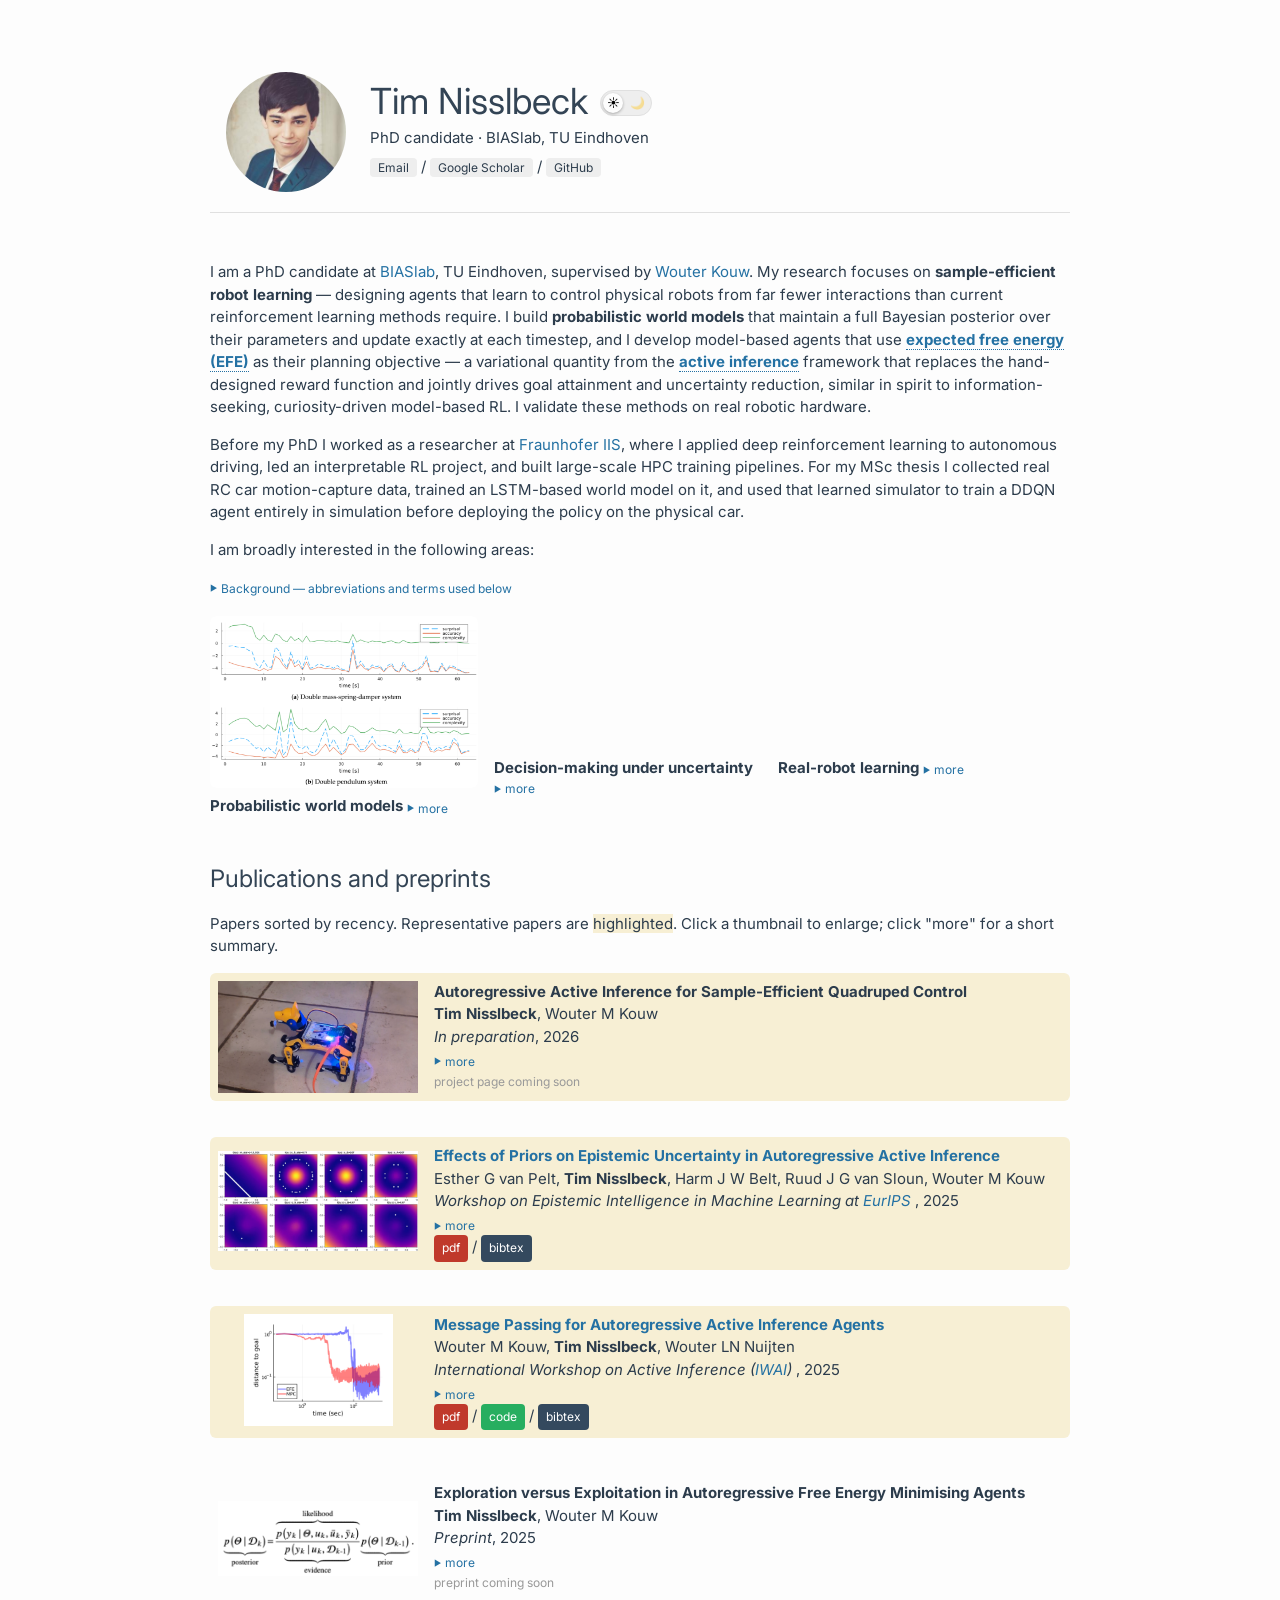
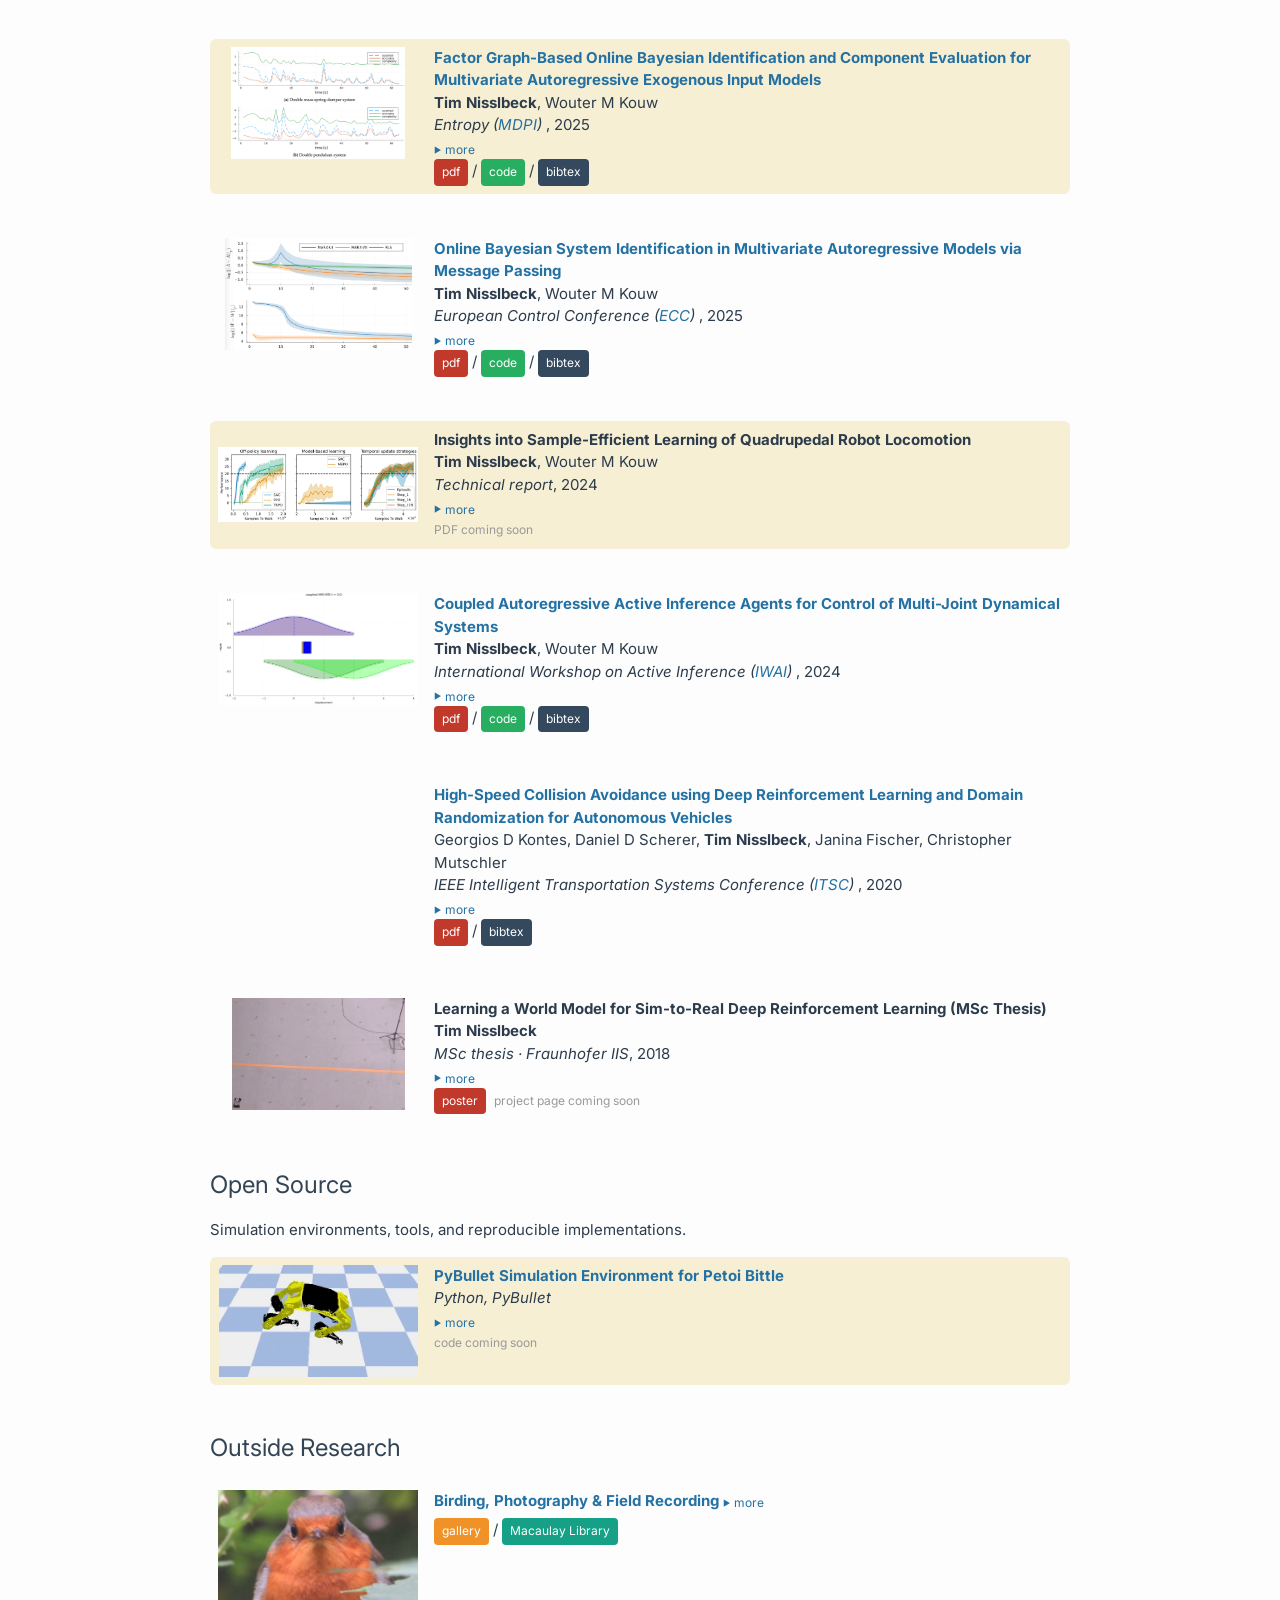
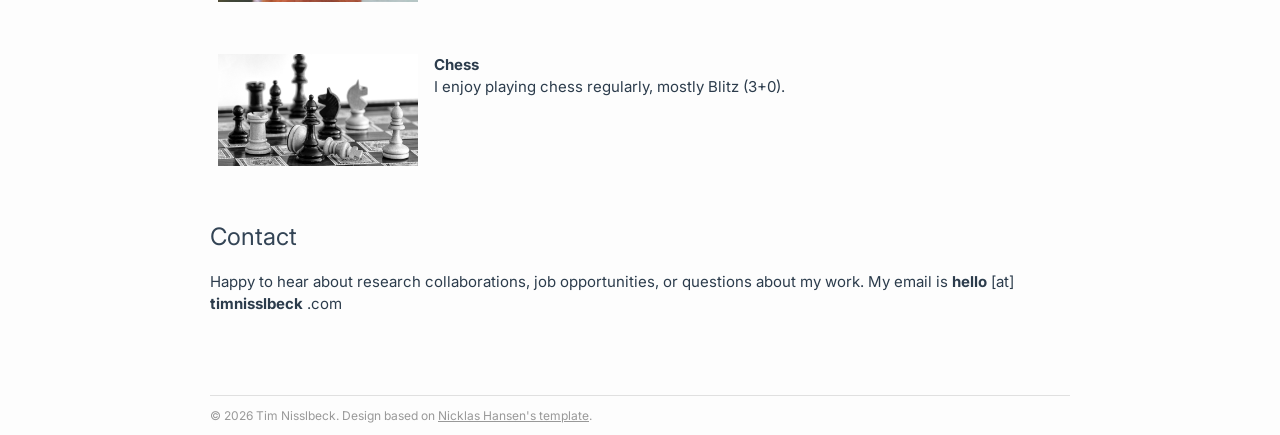
==== index.html @ 2554e275 "init" ====
<!DOCTYPE html>
<html lang="en">
<head>
<meta charset="UTF-8">
<meta name="viewport" content="width=device-width, initial-scale=1.0">
<meta name="author" content="Tim Nisslbeck">
<meta property="og:title" content="Tim Nisslbeck">
<meta property="og:description" content="PhD candidate · Sample-Efficient Robot Learning · Probabilistic World Models · Active Inference">
<meta property="og:image" content="https://www.timnisslbeck.com/files/me.jpg">
<meta property="og:url" content="https://www.timnisslbeck.com/">
<meta name="twitter:card" content="summary_large_image">
<meta name="twitter:title" content="Tim Nisslbeck">
<meta name="twitter:description" content="PhD candidate · Sample-Efficient Robot Learning · Probabilistic World Models · Active Inference">
<meta name="twitter:image" content="https://www.timnisslbeck.com/files/me.jpg">
<title>Tim Nisslbeck</title>

<link rel="icon" type="image/png" sizes="32x32" href="favicon.png">
<link rel="apple-touch-icon" sizes="180x180" href="apple-touch-icon.png">
<link rel="icon" type="image/svg+xml" href="data:image/svg+xml,%3Csvg xmlns='http://www.w3.org/2000/svg' viewBox='0 0 32 32'%3E%3Ccircle cx='16' cy='16' r='15' fill='%2316213e'/%3E%3Crect x='7' y='9' width='18' height='15' rx='3' fill='%23f09228'/%3E%3Ccircle cx='12' cy='15' r='2.5' fill='white'/%3E%3Ccircle cx='20' cy='15' r='2.5' fill='white'/%3E%3Ccircle cx='12' cy='15' r='1' fill='%2316213e'/%3E%3Ccircle cx='20' cy='15' r='1' fill='%2316213e'/%3E%3Crect x='10' y='20' width='3' height='2' rx='.5' fill='%2316213e'/%3E%3Crect x='14.5' y='20' width='3' height='2' rx='.5' fill='%2316213e'/%3E%3Crect x='19' y='20' width='3' height='2' rx='.5' fill='%2316213e'/%3E%3Crect x='15' y='5' width='2' height='5' rx='1' fill='%23f09228'/%3E%3Ccircle cx='16' cy='4.5' r='2' fill='%23f09228'/%3E%3C/svg%3E">

<link rel="preconnect" href="https://fonts.googleapis.com">
<link rel="preconnect" href="https://fonts.gstatic.com" crossorigin>
<link rel="stylesheet" href="https://fonts.googleapis.com/css2?family=Inter:wght@400;700&display=swap">
<link rel="stylesheet" href="style.css?v=2.5">

<script>
(function () {
  var stored = localStorage.getItem("theme");
  var prefer = window.matchMedia("(prefers-color-scheme: dark)").matches ? "dark" : "light";
  document.documentElement.setAttribute("data-theme", stored || prefer);
})();
</script>

<script>
document.addEventListener("DOMContentLoaded", function () {

  var header = document.querySelector(".header");
  var nav    = document.getElementById("sticky-nav");
  var obs = new IntersectionObserver(function (entries) {
    nav.classList.toggle("visible", !entries[0].isIntersecting);
  }, { threshold: 0 });
  obs.observe(header);

  document.querySelectorAll(".stars[data-repo]").forEach(function (el) {
    fetch("https://api.github.com/repos/" + el.dataset.repo)
      .then(function (r) { return r.json(); })
      .then(function (d) {
        if (d.stargazers_count) {
          var svg = el.querySelector(".gh-icon");
          el.textContent = " \u2605 " + d.stargazers_count.toLocaleString();
          if (svg) el.prepend(svg);
        }
      })
      .catch(function () {});
  });

  function getTheme() { return document.documentElement.getAttribute("data-theme"); }
  function syncToggles() {
    var isDark = getTheme() === "dark";
    document.querySelectorAll(".theme-toggle").forEach(function (b) {
      b.classList.toggle("is-dark", isDark);
      b.setAttribute("aria-checked", isDark ? "true" : "false");
    });
  }
  function setTheme(t) {
    document.documentElement.setAttribute("data-theme", t);
    localStorage.setItem("theme", t);
    syncToggles();
  }
  syncToggles();
  document.querySelectorAll(".theme-toggle").forEach(function (b) {
    b.addEventListener("click", function () {
      setTheme(getTheme() === "dark" ? "light" : "dark");
    });
  });

  document.querySelectorAll(".desc-toggle").forEach(function (btn) {
    btn.addEventListener("click", function () {
      var desc = document.getElementById(btn.getAttribute("aria-controls"));
      var open = desc.classList.toggle("open");
      btn.setAttribute("aria-expanded", open ? "true" : "false");
      var label = btn.querySelector(".desc-toggle-label");
      if (label && (label.textContent === "more" || label.textContent === "less")) {
        label.textContent = open ? "less" : "more";
      }
    });
  });

  function openBackground() {
    var box = document.getElementById("background");
    if (!box) return;
    var desc = document.getElementById("desc-terms");
    var btn  = box.querySelector(".desc-toggle");
    if (desc && !desc.classList.contains("open")) {
      desc.classList.add("open");
      if (btn) btn.setAttribute("aria-expanded", "true");
    }
    box.scrollIntoView({ behavior: "smooth", block: "start" });
  }
  document.querySelectorAll('a[href="#background"]').forEach(function (a) {
    a.addEventListener("click", function (e) {
      e.preventDefault();
      openBackground();
    });
  });

  var triggers = Array.from(document.querySelectorAll(".lb-trigger, .interest-media"));
  var lb       = document.getElementById("lb");
  var lbImg    = document.getElementById("lb-img");
  var lbVid    = document.getElementById("lb-vid");
  var lbCap    = document.getElementById("lb-cap");
  var cur      = 0;

  function isVideo(src) { return /\.(mp4|webm|ogg)(\?.*)?$/i.test(src); }

  function openLB(idx) {
    cur = idx;
    var el  = triggers[idx];
    var src = el.dataset.src;
    var cap = el.dataset.caption || "";
    lbImg.style.display = "none";
    lbVid.style.display = "none";
    lbImg.src = "";
    lbVid.src = "";
    if (isVideo(src)) {
      lbVid.src = src; lbVid.style.display = "block"; lbVid.load();
    } else {
      lbImg.src = src; lbImg.style.display = "block";
    }
    lbCap.textContent = cap;
    lb.classList.add("open");
    document.body.style.overflow = "hidden";
  }

  function closeLB() {
    lb.classList.remove("open");
    document.body.style.overflow = "";
    lbVid.pause(); lbVid.src = ""; lbImg.src = "";
  }

  function stepLB(dir) { openLB((cur + dir + triggers.length) % triggers.length); }

  triggers.forEach(function (el, i) {
    el.addEventListener("click", function (e) { e.preventDefault(); e.stopPropagation(); openLB(i); });
  });

  document.getElementById("lb-close").addEventListener("click", closeLB);
  document.getElementById("lb-prev").addEventListener("click", function (e) { e.stopPropagation(); stepLB(-1); });
  document.getElementById("lb-next").addEventListener("click", function (e) { e.stopPropagation(); stepLB(1); });
  lb.addEventListener("click", function (e) { if (e.target === lb) closeLB(); });
  document.addEventListener("keydown", function (e) {
    if (!lb.classList.contains("open")) return;
    if (e.key === "Escape") closeLB();
    if (e.key === "ArrowLeft") stepLB(-1);
    if (e.key === "ArrowRight") stepLB(1);
  });
});

function scrollToContact() {
  document.getElementById("contact").scrollIntoView({ behavior: "smooth", block: "start" });
}
</script>
<script async src="https://plausible.io/js/pa-_osdAkeHJ-YnKzSdgkJEX.js"></script>
<script>
  window.plausible=window.plausible||function(){(plausible.q=plausible.q||[]).push(arguments)},plausible.init=plausible.init||function(i){plausible.o=i||{}};
  plausible.init()
</script>
</head>
<body>

<div class="lightbox" id="lb" role="dialog" aria-modal="true" aria-label="Media lightbox">
  <button class="lightbox-close" id="lb-close" aria-label="Close">&times;</button>
  <button class="lightbox-prev" id="lb-prev" aria-label="Previous">&#8249;</button>
  <button class="lightbox-next" id="lb-next" aria-label="Next">&#8250;</button>
  <div class="lightbox-inner" id="lb-inner">
    <img id="lb-img" src="" alt="" style="display:none;">
    <video id="lb-vid" src="" controls autoplay loop muted playsinline style="display:none;"></video>
    <div class="lightbox-caption" id="lb-cap"></div>
  </div>
</div>

<nav class="sticky-nav noselect" id="sticky-nav">
  <div class="sticky-nav-content">
    <a class="sticky-nav-name bold" href="javascript:void(0);"
       onclick="window.scrollTo({top:0,behavior:'smooth'})">Tim Nisslbeck</a>
    <div class="sticky-nav-links">
      <a href="javascript:void(0);" onclick="scrollToContact()">Email</a>
      <a href="https://scholar.google.com/citations?user=vwe1TwoAAAAJ&hl=en">Scholar</a>
      <a href="https://github.com/abpolym">GitHub</a>
      <button class="theme-toggle" role="switch" aria-checked="false" aria-label="Toggle dark/light mode">
        <span class="theme-toggle-track">
          <span class="theme-toggle-icon theme-toggle-sun">☀</span>
          <span class="theme-toggle-icon theme-toggle-moon">🌙</span>
          <span class="theme-toggle-knob"></span>
        </span>
      </button>
    </div>
  </div>
</nav>

<div class="header noselect">
  <div class="header-div content row">
    <div class="header-profile-picture" style="background-image: url(files/me.jpg);"></div>
    <div class="header-text">
      <div class="header-name">
        <h1>Tim Nisslbeck</h1>
        <button class="theme-toggle theme-toggle-header" role="switch" aria-checked="false" aria-label="Toggle dark/light mode">
          <span class="theme-toggle-track">
            <span class="theme-toggle-icon theme-toggle-sun">☀</span>
            <span class="theme-toggle-icon theme-toggle-moon">🌙</span>
            <span class="theme-toggle-knob"></span>
          </span>
        </button>
      </div>
      <div class="header-subtitle">
        PhD candidate · BIASlab, TU Eindhoven
      </div>
      <div class="header-links">
        <span class="header-links-row">
          <a class="btn" href="javascript:void(0);" onclick="scrollToContact()">Email</a> /
          <a class="btn" href="https://scholar.google.com/citations?user=vwe1TwoAAAAJ&hl=en">Google Scholar</a> /
          <a class="btn" href="https://github.com/abpolym">GitHub</a>
        </span>
      </div>
    </div>
  </div>
</div>

<div class="content" style="padding-bottom: 64px;">

  <div>
    <p>
      I am a PhD candidate at <a href="https://biaslab.org">BIASlab</a>,
      TU Eindhoven, supervised by
      <a href="https://wmkouw.github.io">Wouter Kouw</a>.
      My research focuses on <span class="bold">sample-efficient robot learning</span>
      — designing agents that learn to control physical robots from far fewer
      interactions than current reinforcement learning methods require.
      I build <span class="bold">probabilistic world models</span> that maintain a
      full Bayesian posterior over their parameters and update exactly at each
      timestep, and I develop model-based agents that use
      <a class="term-link" href="#background"><span class="bold">expected free energy (EFE)</span></a>
      as their planning objective — a variational quantity from the
      <a class="term-link" href="#background"><span class="bold">active inference</span></a>
      framework that replaces the hand-designed reward function and jointly
      drives goal attainment and uncertainty reduction, similar in spirit to
      information-seeking, curiosity-driven model-based RL. I validate these
      methods on real robotic hardware.
    </p>
    <p>
      Before my PhD I worked as a researcher at
      <a href="https://www.iis.fraunhofer.de">Fraunhofer IIS</a>,
      where I applied deep reinforcement learning to autonomous driving,
      led an interpretable RL project, and built large-scale HPC training
      pipelines. For my MSc thesis I collected real RC car motion-capture
      data, trained an LSTM-based world model on it, and used that learned
      simulator to train a DDQN agent entirely in simulation before
      deploying the policy on the physical car.
    </p>
    <p>I am broadly interested in the following areas:</p>

    <div class="terminology interest" id="background">
      <button class="desc-toggle" aria-expanded="false" aria-controls="desc-terms">
        <span class="desc-toggle-label">Background — abbreviations and terms used below</span>
      </button>
      <div class="desc" id="desc-terms">
        <div class="terminology-body">
          <div class="term-entry">
            <div class="term-name">Active inference</div>
            <div class="term-def">A model-based framework for perception and action grounded in the Free Energy Principle. Agents simultaneously learn a world model via variational Bayesian inference and select actions by minimising a single variational objective — expected free energy — without a hand-designed reward function.</div>
          </div>
          <div class="term-entry">
            <div class="term-name">Expected free energy (EFE)</div>
            <div class="term-def">The planning objective used in active inference. It decomposes into a goal-seeking exploitation term (cross-entropy to a goal prior) and information-seeking exploration terms (a mutual-information term between predicted outputs and model parameters, plus an expected-ambiguity term). Analogous in spirit to information-seeking / curiosity-driven objectives in model-based RL.</div>
          </div>
          <div class="term-entry">
            <div class="term-name">MARX <span class="italic">(our work)</span></div>
            <div class="term-def">Multivariate AutoRegressive model with eXogenous inputs — a probabilistic autoregressive dynamics model we introduced, with a matrix normal-Wishart conjugate prior that admits exact recursive Bayesian updates and a closed-form Student-t posterior predictive distribution.</div>
          </div>
          <div class="term-entry">
            <div class="term-name">MARX-EFE / CARX-EFE <span class="italic">(our work)</span></div>
            <div class="term-def">Our agents that pair a MARX world model with EFE-based action selection. CARX-EFE couples scalar autoregressive models for multi-joint systems; MARX-EFE extends this to the full multivariate setting with multi-step receding-horizon planning.</div>
          </div>
        </div>
      </div>
    </div>

    <div class="interests">

      <div class="interest">
        <div class="interest-media"
             data-src="files/projects/2025/nisslbeck-marx-mdpi.png"
             data-caption="Probabilistic world models — factor graph for online Bayesian identification of a MARX dynamics model.">
          <img src="files/projects/2025/nisslbeck-marx-mdpi.png"
               alt="Factor graph for online Bayesian MARX identification"
               style="width:100%; display:block; border-radius:6px; pointer-events:none;">
        </div>
        <div class="interest-text">
          <span class="bold">Probabilistic world models</span>
          <button class="desc-toggle" aria-expanded="false" aria-controls="desc-wm">
            <span class="desc-toggle-label">more</span>
          </button>
          <div class="desc" id="desc-wm">
            <div class="desc-body">
              I design dynamics models that maintain a full Bayesian posterior
              over their parameters and update exactly at each timestep, giving
              calibrated uncertainty estimates without gradient descent or
              replay buffers. This uncertainty is what makes the downstream
              agent able to reason about what it does and does not yet know.
              <div class="desc-keywords">
                <span class="italic">Online Bayesian system identification ·
                conjugate autoregressive models · factor graphs ·
                uncertainty quantification</span><br/>
                <a href="#nisslbeck2025factor">MARX (Entropy 2025)</a>
              </div>
            </div>
          </div>
        </div>
      </div>

      <div class="interest">
        <div class="interest-media"
             data-src="files/marxefe-uncertainty.mp4"
             data-caption="Decision-making under uncertainty — visualisation of the EFE objective decomposed into its goal-seeking and information-seeking components over control space, for varying prior parameter Ω.">
          <video playsinline autoplay loop preload="metadata" muted width="100%"
                 style="display:block; border-radius:6px; pointer-events:none;">
            <source src="files/marxefe-uncertainty.mp4" type="video/mp4"/>
          </video>
        </div>
        <div class="interest-text">
          <span class="bold">Decision-making under uncertainty</span>
          <button class="desc-toggle" aria-expanded="false" aria-controls="desc-dm">
            <span class="desc-toggle-label">more</span>
          </button>
          <div class="desc" id="desc-dm">
            <div class="desc-body">
              I develop model-based agents whose planning objective decomposes
              into a goal-seeking exploitation term and an information-seeking
              exploration term, with no hand-designed reward function. The
              balance between the two emerges automatically as the agent's
              model uncertainty evolves over time.
              <div class="desc-keywords">
                <span class="italic">Active inference · expected free energy ·
                model-based RL with information-seeking objectives ·
                exploration vs exploitation</span><br/>
                <a href="#nisslbeck2025marxefe">MARX-EFE (preprint)</a>,
                <a href="#kouw2025message">MP-MARX-EFE (IWAI 2025)</a>,
                <a href="#nisslbeck2024coupled">CARX-EFE (IWAI 2024)</a>
              </div>
            </div>
          </div>
        </div>
      </div>

      <div class="interest">
        <div class="interest-media"
             data-src="files/bittle-pybullet.mp4"
             data-caption="Real-robot learning — a Petoi Bittle quadruped learning to walk in the PyBullet simulation environment used to develop and test the MARX-EFE agent.">
          <video playsinline autoplay loop preload="metadata" muted width="100%"
                 style="display:block; border-radius:6px; pointer-events:none;">
            <source src="files/bittle-pybullet.mp4" type="video/mp4"/>
          </video>
        </div>
        <div class="interest-text">
          <span class="bold">Real-robot learning</span>
          <button class="desc-toggle" aria-expanded="false" aria-controls="desc-rl">
            <span class="desc-toggle-label">more</span>
          </button>
          <div class="desc" id="desc-rl">
            <div class="desc-body">
              A key motivation for probabilistic world models is making
              sample-efficient learning tractable on physical hardware. I
              deploy learned controllers directly on real robots — without
              simulation pre-training — to validate that sample efficiency
              gains hold outside the simulator.
              <div class="desc-keywords">
                <span class="italic">Sample efficiency on physical hardware ·
                sim-to-real transfer · quadruped locomotion ·
                learning from scratch without demonstrations</span><br/>
                <a href="#2026-nisslbeck-bittle">Bittle quadruped</a>,
                <a href="#rccar">RC car MSc thesis</a>
              </div>
            </div>
          </div>
        </div>
      </div>

    </div>
  </div>

  <div>
    <h2 class="noselect">Publications and preprints</h2>
    <p>Papers sorted by recency.
       Representative papers are <span style="background-color: var(--bg-card)">highlighted</span>.
       Click a thumbnail to enlarge; click "more" for a short summary.</p>

    <div class="highlight publication row" id="2026-nisslbeck-bittle">
      <div class="row-media">
        <a class="lb-trigger"
           data-src="files/projects/2026/nisslbeck-bittle.png"
           data-caption="Autoregressive Active Inference for Sample-Efficient Quadruped Control (in preparation)."
           style="background-image: url(files/projects/2026/nisslbeck-bittle.png);"></a>
      </div>
      <div class="row-text">
        <span class="publication-title bold">
          Autoregressive Active Inference for Sample-Efficient Quadruped Control
        </span><br/>
        <span class="bold">Tim Nisslbeck</span>, Wouter M Kouw<br/>
        <span class="italic">In preparation</span>, 2026<br/>
        <button class="desc-toggle" aria-expanded="false" aria-controls="desc-bittle">
          <span class="desc-toggle-label">more</span>
        </button>
        <div class="desc" id="desc-bittle">
          <div class="desc-body">
            We deploy a model-based robot learning agent directly on a real Petoi
            Bittle quadruped for obstacle avoidance — using only onboard IMU and
            infrared sensors, no simulation, no pre-training. The agent maintains
            a <a class="term-link" href="#background">MARX</a> world model that
            updates via exact Bayesian inference at each timestep and selects
            actions by minimising
            <a class="term-link" href="#background">expected free energy (EFE)</a>,
            a variational objective that automatically balances goal attainment
            with active exploration. We compare against the model-based RL baseline
            PILCO and evaluate sample efficiency.
          </div>
        </div>
        <div class="coming-soon">project page coming soon</div>
      </div>
    </div>

    <div class="highlight publication row" id="2025-vanpelt-marxefe-params">
      <div class="row-media">
        <a class="lb-trigger"
           data-src="files/projects/2025/vanpelt-marxefe-params.avif"
           data-caption="Effects of Priors on Epistemic Uncertainty in Autoregressive Active Inference — EurIPS EIML Workshop 2025."
           style="background-image: url(files/projects/2025/vanpelt-marxefe-params.avif);"></a>
      </div>
      <div class="row-text">
        <a class="publication-title bold" href="https://pure.tue.nl/ws/portalfiles/portal/386544975/2025_EIML.pdf">
          Effects of Priors on Epistemic Uncertainty in Autoregressive Active Inference
        </a><br/>
        Esther G van Pelt, <span class="bold">Tim Nisslbeck</span>, Harm J W Belt, Ruud J G van Sloun, Wouter M Kouw<br/>
        <span class="italic">
          Workshop on Epistemic Intelligence in Machine Learning at
          <a href="https://eurips.cc/workshops/">EurIPS</a>
        </span>, 2025<br/>
        <button class="desc-toggle" aria-expanded="false" aria-controls="desc-vanpelt">
          <span class="desc-toggle-label">more</span>
        </button>
        <div class="desc" id="desc-vanpelt">
          <div class="desc-body">
            We study how prior hyperparameter choices shape the
            <a class="term-link" href="#background">EFE</a> objective of
            the <a class="term-link" href="#background">MARX-EFE</a> agent.
            Visualising the objective decomposed into its
            goal-seeking and information-seeking components over control space
            shows that, for example, increasing the prior scale matrix Ω shifts
            the balance within the information-seeking term from the
            mutual-information component towards the expected-ambiguity component,
            while the goal-seeking prior parameters S<sub>*</sub> and
            m<sub>*</sub> steer the direction and sharpness of goal attainment.
            The free energy-minimising agent reaches the goal prior sooner than a
            standard model-predictive controller.
          </div>
        </div>
        <a class="btn btn-red" href="https://pure.tue.nl/ws/portalfiles/portal/386544975/2025_EIML.pdf">pdf</a> /
        <a class="btn btn-dark" href="bibtex/van2025effects.txt">bibtex</a>
      </div>
    </div>

    <div class="highlight publication row" id="kouw2025message">
      <div class="row-media">
        <a class="lb-trigger"
           data-src="files/projects/2025/kouw-marxefe-mp.png"
           data-caption="Message Passing for Autoregressive Active Inference Agents — IWAI 2025."
           style="background-image: url(files/projects/2025/kouw-marxefe-mp.png);"></a>
      </div>
      <div class="row-text">
        <a class="publication-title bold" href="https://arxiv.org/abs/2509.25482">
          Message Passing for Autoregressive Active Inference Agents
        </a><br/>
        Wouter M Kouw, <span class="bold">Tim Nisslbeck</span>, Wouter LN Nuijten<br/>
        <span class="italic">
          International Workshop on Active Inference
          (<a href="https://iwaiworkshop.github.io">IWAI</a>)
        </span>, 2025<br/>
        <button class="desc-toggle" aria-expanded="false" aria-controls="desc-kouwmp">
          <span class="desc-toggle-label">more</span>
        </button>
        <div class="desc" id="desc-kouwmp">
          <div class="desc-body">
            Reformulates the <a class="term-link" href="#background">MARX-EFE</a>
            agent — Bayesian world model updates and multi-step EFE planning —
            as message passing on a Forney-style factor graph, enabling a modular,
            distributed implementation. This connects active inference to the
            broader probabilistic graphical model literature and is validated on
            a robot navigation task.
          </div>
        </div>
        <a class="btn btn-red" href="https://arxiv.org/pdf/2509.25482">pdf</a> /
        <a class="btn btn-green" href="https://github.com/biaslab/IWAI2025-MARXEFE-MP">code</a> /
        <a class="btn btn-dark" href="bibtex/kouw2025message.txt">bibtex</a>
      </div>
    </div>

    <div class="publication row" id="nisslbeck2025marxefe">
      <div class="row-media">
        <a class="lb-trigger"
           data-src="files/projects/2025/nisslbeck-marxefe.png"
           data-caption="Exploration versus Exploitation in Autoregressive Free Energy Minimising Agents — Preprint 2025."
           style="background-image: url(files/projects/2025/nisslbeck-marxefe.png);"></a>
      </div>
      <div class="row-text">
        <span class="publication-title bold">
          Exploration versus Exploitation in Autoregressive Free Energy Minimising Agents
        </span><br/>
        <span class="bold">Tim Nisslbeck</span>, Wouter M Kouw<br/>
        <span class="italic">Preprint</span>, 2025<br/>
        <button class="desc-toggle" aria-expanded="false" aria-controls="desc-marxefe">
          <span class="desc-toggle-label">more</span>
        </button>
        <div class="desc" id="desc-marxefe">
          <div class="desc-body">
            Full derivation of the <a class="term-link" href="#background">MARX-EFE</a>
            agent from first principles. The MARX world model admits exact
            recursive Bayesian updates and a closed-form posterior predictive
            distribution. The planning objective —
            <a class="term-link" href="#background">expected free energy</a> —
            decomposes analytically into a goal-seeking exploitation term and
            information-seeking exploration terms, with no reward engineering
            required.
          </div>
        </div>
        <div class="coming-soon">preprint coming soon</div>
      </div>
    </div>

    <div class="highlight publication row" id="nisslbeck2025factor">
      <div class="row-media">
        <a class="lb-trigger"
           data-src="files/projects/2025/nisslbeck-marx-mdpi.png"
           data-caption="Factor Graph-Based Online Bayesian Identification for MARX Models — Entropy (MDPI) 2025."
           style="background-image: url(files/projects/2025/nisslbeck-marx-mdpi.png);"></a>
      </div>
      <div class="row-text">
        <a class="publication-title bold"
           href="https://www.mdpi.com/1099-4300/27/7/679">
          Factor Graph-Based Online Bayesian Identification and Component Evaluation
          for Multivariate Autoregressive Exogenous Input Models
        </a><br/>
        <span class="bold">Tim Nisslbeck</span>, Wouter M Kouw<br/>
        <span class="italic">
          Entropy (<a href="https://www.mdpi.com/journal/entropy">MDPI</a>)
        </span>, 2025<br/>
        <button class="desc-toggle" aria-expanded="false" aria-controls="desc-factor">
          <span class="desc-toggle-label">more</span>
        </button>
        <div class="desc" id="desc-factor">
          <div class="desc-body">
            Introduces the MARX estimator — a probabilistic autoregressive dynamics
            model with exact online Bayesian updates — cast as message passing on a
            factor graph. A novel decomposition of model surprisal into accuracy and
            complexity terms enables interpretable model selection. Validated on
            simulated autoregressive systems and a double mass-spring-damper.
          </div>
        </div>
        <a class="btn btn-red" href="https://www.mdpi.com/1099-4300/27/7/679/pdf">pdf</a> /
        <a class="btn btn-green" href="https://github.com/biaslab/MDPI2025-MARX">code</a> /
        <a class="btn btn-dark" href="bibtex/nisslbeck2025factor.txt">bibtex</a>
      </div>
    </div>

    <div class="publication row" id="nisslbeck2025online">
      <div class="row-media">
        <a class="lb-trigger"
           data-src="files/projects/2025/nisslbeck-marx-ecc.png"
           data-caption="Online Bayesian System Identification in Multivariate Autoregressive Models via Message Passing — ECC 2025."
           style="background-image: url(files/projects/2025/nisslbeck-marx-ecc.png);"></a>
      </div>
      <div class="row-text">
        <a class="publication-title bold" href="https://arxiv.org/abs/2506.02710">
          Online Bayesian System Identification in Multivariate Autoregressive Models
          via Message Passing
        </a><br/>
        <span class="bold">Tim Nisslbeck</span>, Wouter M Kouw<br/>
        <span class="italic">
          European Control Conference
          (<a href="https://ecc25.euca-ecc.org">ECC</a>)
        </span>, 2025<br/>
        <button class="desc-toggle" aria-expanded="false" aria-controls="desc-ecc">
          <span class="desc-toggle-label">more</span>
        </button>
        <div class="desc" id="desc-ecc">
          <div class="desc-body">
            Proposes a recursive Bayesian estimation procedure for multivariate
            autoregressive dynamics models with exogenous inputs, formulated as
            message passing on a factor graph. Produces full posterior
            distributions over model parameters and noise precision, with
            competitive performance on a double mass-spring-damper benchmark.
          </div>
        </div>
        <a class="btn btn-red" href="https://arxiv.org/pdf/2506.02710">pdf</a> /
        <a class="btn btn-green" href="https://github.com/biaslab/ECC2025-MARXEFE">code</a> /
        <a class="btn btn-dark" href="bibtex/nisslbeck2025online.txt">bibtex</a>
      </div>
    </div>

    <div class="highlight publication row" id="nisslbeck2024locomotion">
      <div class="row-media">
        <a class="lb-trigger"
           data-src="files/projects/2024/nisslbeck-sample-efficient-locomotion.png"
           data-caption="Insights into Sample-Efficient Learning of Quadrupedal Robot Locomotion — Technical Report 2024."
           style="background-image: url(files/projects/2024/nisslbeck-sample-efficient-locomotion.png);"></a>
      </div>
      <div class="row-text">
        <span class="publication-title bold">
          Insights into Sample-Efficient Learning of Quadrupedal Robot Locomotion
        </span><br/>
        <span class="bold">Tim Nisslbeck</span>, Wouter M Kouw<br/>
        <span class="italic">Technical report</span>, 2024<br/>
        <button class="desc-toggle" aria-expanded="false" aria-controls="desc-loco">
          <span class="desc-toggle-label">more</span>
        </button>
        <div class="desc" id="desc-loco">
          <div class="desc-body">
            Reviews and empirically validates sample-efficiency principles for
            RL-based quadruped locomotion — reward, action, and observation space
            design; off-policy learning; model-based methods; and temporal update
            strategies — using a simulated Petoi Bittle platform under controlled
            conditions.
          </div>
        </div>
        <div class="coming-soon">PDF coming soon</div>
      </div>
    </div>

    <div class="publication row" id="nisslbeck2024coupled">
      <div class="row-media">
        <a class="lb-trigger"
           data-src="files/projects/2024/nisslbeck-carxefe.avif"
           data-caption="Coupled Autoregressive Active Inference Agents for Control of Multi-Joint Dynamical Systems — IWAI 2024."
           style="background-image: url(files/projects/2024/nisslbeck-carxefe.avif);"></a>
      </div>
      <div class="row-text">
        <a class="publication-title bold"
           href="https://biaslab.org/publication/coupled-autoregressive-aif-multijoint-dynamical-system/">
          Coupled Autoregressive Active Inference Agents for Control of Multi-Joint
          Dynamical Systems
        </a><br/>
        <span class="bold">Tim Nisslbeck</span>, Wouter M Kouw<br/>
        <span class="italic">
          International Workshop on Active Inference
          (<a href="https://iwaiworkshop.github.io">IWAI</a>)
        </span>, 2024<br/>
        <button class="desc-toggle" aria-expanded="false" aria-controls="desc-carxefe">
          <span class="desc-toggle-label">more</span>
        </button>
        <div class="desc" id="desc-carxefe">
          <div class="desc-body">
            Introduces <a class="term-link" href="#background">CARX-EFE</a>
            (Coupled AutoRegressive models with eXogenous inputs, controlled via
            Expected Free Energy) — multiple scalar active inference agents that
            share observation histories to jointly control multi-input
            multi-output dynamical systems. On a double mass-spring-damper,
            coupled agents achieve lower prediction error and better goal
            alignment than independent per-joint agents.
          </div>
        </div>
        <a class="btn btn-red" href="https://biaslab.org/pdf/iwai2024/2024_iwai_nisslbeck_carxefe.pdf">pdf</a> /
        <a class="btn btn-green" href="https://github.com/biaslab/IWAI2024-CARXEFE">code</a> /
        <a class="btn btn-dark" href="bibtex/nisslbeck2024coupled.txt">bibtex</a>
      </div>
    </div>

    <div class="publication row" id="kontes2020high">
      <div class="row-media">
        <a class="lb-trigger"
           data-src="files/projects/2020/kontes-av-deeprl.avif"
           data-caption="High-Speed Collision Avoidance using Deep RL and Domain Randomization for Autonomous Vehicles — ITSC 2020."
           style="background-image: url(files/projects/2020/kontes-av-deeprl.avif);"></a>
      </div>
      <div class="row-text">
        <a class="publication-title bold"
           href="https://ieeexplore.ieee.org/abstract/document/9294396">
          High-Speed Collision Avoidance using Deep Reinforcement Learning
          and Domain Randomization for Autonomous Vehicles
        </a><br/>
        Georgios D Kontes, Daniel D Scherer, <span class="bold">Tim Nisslbeck</span>,
        Janina Fischer, Christopher Mutschler<br/>
        <span class="italic">
          IEEE Intelligent Transportation Systems Conference
          (<a href="https://ieee-itsc.org">ITSC</a>)
        </span>, 2020<br/>
        <button class="desc-toggle" aria-expanded="false" aria-controls="desc-kontes">
          <span class="desc-toggle-label">more</span>
        </button>
        <div class="desc" id="desc-kontes">
          <div class="desc-body">
            A co-authored study from my time at Fraunhofer IIS. A TD3 (Twin
            Delayed DDPG) deep RL agent is trained in a high-fidelity simulator
            to take over steering, acceleration, and braking and avoid a
            stationary obstacle in a high-speed collision-avoidance scenario.
            Domain randomisation over vehicle speed and obstacle distance is used
            to support sim-to-real transfer: the randomised policy generalises
            substantially better across unseen speed and distance configurations
            than policies trained on a single fixed version of the task.
          </div>
        </div>
        <a class="btn btn-red" href="https://ieeexplore.ieee.org/abstract/document/9294396">pdf</a> /
        <a class="btn btn-dark" href="bibtex/kontes2020high.txt">bibtex</a>
      </div>
    </div>

    <div class="publication row" id="rccar">
      <div class="row-media">
        <a class="lb-trigger"
           data-src="files/projects/2018/master-thesis-slalom.avif"
           data-caption="MSc thesis (2018): a DDQN agent trained entirely inside a learned LSTM world model transfers to a real RC car and successfully performs slalom manoeuvres."
           style="background-image: url(files/projects/2018/master-thesis-slalom.avif);"></a>
      </div>
      <div class="row-text">
        <span class="publication-title bold">
          Learning a World Model for Sim-to-Real Deep Reinforcement Learning (MSc Thesis)
        </span><br/>
        <span class="bold">Tim Nisslbeck</span><br/>
        <span class="italic">MSc thesis · Fraunhofer IIS</span>, 2018<br/>
        <button class="desc-toggle" aria-expanded="false" aria-controls="desc-rccar">
          <span class="desc-toggle-label">more</span>
        </button>
        <div class="desc" id="desc-rccar">
          <div class="desc-body">
            Real RC car motion-capture data was collected using an ART motion
            capture system and fused with onboard IMU readings. An LSTM-based world
            model was trained on this data to approximate the vehicle's
            state-transition dynamics. A DDQN agent was then trained entirely inside
            the learned simulator — without any interaction with the physical car —
            and the resulting policy was successfully deployed on the real Tamiya
            TT-02 RC car, performing slalom, figure-eight, and lane-following
            manoeuvres.
          </div>
        </div>
        <a class="btn btn-red" href="https://www.iis.fraunhofer.de/content/dam/iis/de/doc/lv/dataanalytics/Poster/Poster_ReinforcementLearningSIM2REAL.pdf">poster</a>
        &nbsp;<span class="coming-soon">project page coming soon</span>
      </div>
    </div>

  </div>

  <div>
    <h2 class="noselect">Open Source</h2>
    <p>Simulation environments, tools, and reproducible implementations.</p>

    <div class="highlight publication row" id="bittle-pybullet">
      <div class="row-media">
        <a class="lb-trigger"
           data-src="files/bittle-pybullet.avif"
           data-caption="PyBullet physics simulation of the Petoi Bittle quadruped — URDF model, IMU and infrared sensor emulation, and a Gym-compatible step interface."
           style="background-image: url(files/bittle-pybullet.avif);"></a>
      </div>
      <div class="row-text">
        <a class="bold publication-title"
           href="https://github.com/abpolym/bittle-pybullet">
          PyBullet Simulation Environment for Petoi Bittle
        </a><br/>
        <span class="italic">Python, PyBullet</span><br/>
        <button class="desc-toggle" aria-expanded="false" aria-controls="desc-pybullet">
          <span class="desc-toggle-label">more</span>
        </button>
        <div class="desc" id="desc-pybullet">
          <div class="desc-body">
            A complete PyBullet physics simulation of the Petoi Bittle quadruped,
            built from scratch to support active inference and RL experiments.
            Includes URDF model, IMU and infrared sensor emulation, and a
            Gym-compatible step interface.
          </div>
        </div>
        <div class="coming-soon">code coming soon</div>
      </div>
    </div>

    <!--
    <div class="publication row" id="mitcheetah">
      <div class="row-media">
        <a class="lb-trigger"
           data-src="files/cheetah-gym.png"
           data-caption="OpenAI Gym interface for the MIT Mini Cheetah simulator."
           style="background-image: url(files/cheetah-gym.png);"></a>
      </div>
      <div class="row-text">
        <a class="bold publication-title"
           href="https://github.com/abpolym/mit-cheetah-gym">
          OpenAI Gym Interface for MIT Mini Cheetah
        </a><br/>
        <span class="italic">Python, C++</span><br/>
        <a class="btn btn-green" href="https://github.com/abpolym/mit-cheetah-gym">code</a>
      </div>
    </div>
    -->

  </div>

  <h2 class="noselect">Outside Research</h2>

  <div class="publication row">
    <div class="row-media">
      <a class="lb-trigger"
         data-src="files/birding.png"
         data-caption="Bird photography and field recordings contributed to eBird and the Macaulay Library — Netherlands and Germany."
         style="background-image: url(files/birding.png); background-size: cover;"></a>
    </div>
    <div class="row-text">
      <a class="bold publication-title" href="files/birding.html">
        Birding, Photography &amp; Field Recording
      </a>
      <button class="desc-toggle" aria-expanded="false" aria-controls="desc-birding">
        <span class="desc-toggle-label">more</span>
      </button>
      <div class="desc" id="desc-birding">
        <div class="desc-body">
          I regularly go birding in the Netherlands and Germany and contribute
          observations to eBird and photographs and audio recordings to the
          Macaulay Library.
        </div>
      </div>
      <div style="margin-top:6px;">
        <a class="btn btn-orange" href="files/birding.html">gallery</a> /
        <a class="btn btn-teal" href="https://search.macaulaylibrary.org/catalog?userId=USER5909431&sort=rating_rank_desc">Macaulay Library</a>
      </div>
    </div>
  </div>

  <div class="publication row">
    <div class="row-media">
      <a class="lb-trigger"
         data-src="files/chess.jpg"
         data-caption="Chess — mostly Blitz (3+0)."
         style="background-image: url(files/chess.jpg); background-size: cover;"></a>
    </div>
    <div class="row-text">
      <span class="bold">Chess</span><br/>
      I enjoy playing chess regularly, mostly Blitz (3+0).
    </div>
  </div>

  <div id="contact" class="noselect">
    <h2>Contact</h2>
    <p>
      Happy to hear about research collaborations, job opportunities, or
      questions about my work. My email is
      <span class="bold">hello</span> [at]
      <span class="bold">timnisslbeck</span> .com
    </p>
  </div>

</div>

<div class="footer noselect">
  <div class="footer-content">
    &copy; 2026 Tim Nisslbeck.
    Design based on <a href="https://github.com/nicklashansen/nicklashansen.github.io">Nicklas Hansen's template</a>.
  </div>
</div>

</body>
</html>
---- style.css ----
/* ===================================================================== */
/* Theme tokens — light (default) and dark                               */
/* ===================================================================== */

:root {
    --bg:           #fdfdfd;
    --bg-nav:       rgba(253,253,253,0.88);
    --bg-card:      #f7efd4;
    --bg-card-h:    #f3e9c8;
    --bg-pub-h:     #f5f7f9;
    --border:       #e0e0e0;
    --text:         #2c3c4c;
    --text-dim:     #666;
    --text-faint:   #999;
    --heading:      #345;
    --link:         #2471a3;
    --link-h:       #f09228;
    --btn-bg:       #eee;
    --btn-bg-h:     #ddd;
    --btn-text:     #2c3c4c;
    --species-card: #fff;
    --species-bdr:  #e5e5e5;
    --stars-bg:     #f0f0f0;
    --stars-bdr:    #d0d7de;
}

[data-theme="dark"] {
    --bg:           #111827;
    --bg-nav:       rgba(17,24,39,0.90);
    --bg-card:      #1e2d1a;
    --bg-card-h:    #253520;
    --bg-pub-h:     #1a2030;
    --border:       #2d3748;
    --text:         #d1d5db;
    --text-dim:     #9ca3af;
    --text-faint:   #6b7280;
    --heading:      #e5e7eb;
    --link:         #60a5fa;
    --link-h:       #f09228;
    --btn-bg:       #374151;
    --btn-bg-h:     #4b5563;
    --btn-text:     #e5e7eb;
    --species-card: #1f2937;
    --species-bdr:  #374151;
    --stars-bg:     #374151;
    --stars-bdr:    #4b5563;
}

/* ===================================================================== */
/* Base                                                                   */
/* ===================================================================== */
html {-webkit-text-size-adjust: 100%; text-size-adjust: 100%;}
body {background-color: var(--bg); color: var(--text); margin: 0; font-size: 15px; text-rendering: optimizeLegibility; -webkit-font-smoothing: antialiased; transition: background-color 0.25s, color 0.25s;}
h1 {margin-bottom: 32px; font-size: 2.4em;}
h2 {margin-top: 48px; font-size: 1.6em;}
h1, h2 {color: var(--heading);}
* {font-weight: normal; font-family: Inter, system-ui, Roboto, 'Helvetica Neue', Helvetica, sans-serif;}
a {color: var(--link); text-decoration: none; transition: color 0.2s;}
a:focus, a:hover {color: var(--link-h);}
p {line-height: 1.5em;}
.noselect {-webkit-touch-callout: none; -webkit-user-select: none; user-select: none;}
.bold {font-weight: bold;}
.italic {font-style: italic;}

/* ===================================================================== */
/* Header                                                                 */
/* ===================================================================== */
.header {width: 100%; padding-top: 24px; padding-bottom: 0px;}
.header-div {border-bottom: var(--border) 1px solid; padding-bottom: 20px; display: flex; align-items: flex-start;}
.header-profile-picture {width: 120px; height: 120px; flex-shrink: 0; margin-right: 24px; border-radius: 50%; background-position: center; background-size: contain; background-repeat: no-repeat;}
.header-name {display: flex; align-items: center; justify-content: space-between; gap: 12px;}
.header-name h1 {margin-top: 10px; margin-bottom: 6px; line-height: 1.1;}
.header-subtitle {margin-bottom: 10px;}
.header-links-row {white-space: nowrap;}
.header-links-separator {}

/* ===================================================================== */
/* Sticky nav                                                             */
/* ===================================================================== */
.sticky-nav {position: fixed; top: 0; left: 0; right: 0; z-index: 100; background: var(--bg-nav); backdrop-filter: blur(12px); -webkit-backdrop-filter: blur(12px); border-bottom: 1px solid var(--border); transform: translateY(-100%); transition: transform 0.3s ease, background-color 0.25s; font-size: 14px;}
.sticky-nav.visible {transform: translateY(0);}
.sticky-nav-content {max-width: 860px; margin: auto; padding: 10px 16px; display: flex; align-items: center; justify-content: space-between;}
.sticky-nav-name {color: var(--heading); font-size: 16px; text-decoration: none;}
.sticky-nav-name:hover {color: var(--heading);}
.sticky-nav-links {display: flex; gap: 16px; align-items: center;}
.sticky-nav-links a {color: var(--link); text-decoration: none; transition: color 0.2s;}
.sticky-nav-links a:hover {color: var(--link-h);}

/* ===================================================================== */
/* Theme toggle slider                                                    */
/* ===================================================================== */
.theme-toggle {
    background: none;
    border: none;
    padding: 0;
    cursor: pointer;
    display: inline-flex;
    align-items: center;
    line-height: 1;
}
.theme-toggle-track {
    position: relative;
    display: inline-flex;
    align-items: center;
    justify-content: space-between;
    width: 52px;
    height: 26px;
    border-radius: 13px;
    background: var(--btn-bg);
    border: 1px solid var(--border);
    padding: 0 6px;
    box-sizing: border-box;
    transition: background 0.25s, border-color 0.2s;
}
.theme-toggle:hover .theme-toggle-track {border-color: var(--link-h);}
.theme-toggle-icon {
    font-size: 12px;
    line-height: 1;
    z-index: 1;
    transition: opacity 0.2s;
}
.theme-toggle-sun {opacity: 1;}
.theme-toggle-moon {opacity: 0.45;}
.theme-toggle.is-dark .theme-toggle-sun {opacity: 0.45;}
.theme-toggle.is-dark .theme-toggle-moon {opacity: 1;}
.theme-toggle-knob {
    position: absolute;
    top: 50%;
    left: 2px;
    transform: translateY(-50%);
    width: 20px;
    height: 20px;
    border-radius: 50%;
    background: var(--bg);
    box-shadow: 0 1px 3px rgba(0,0,0,0.3);
    transition: left 0.22s ease, background 0.25s;
}
.theme-toggle.is-dark .theme-toggle-knob {left: calc(100% - 22px);}
.theme-toggle-header {margin-top: 6px;}

/* ===================================================================== */
/* Anchor offset so sticky nav doesn't cover jump targets                 */
/* ===================================================================== */
.publication[id], #contact, #background {
    scroll-margin-top: 64px;
}

/* ===================================================================== */
/* Content layout                                                         */
/* ===================================================================== */
.content {max-width: 860px; padding-left: 16px; padding-right: 16px; margin: auto; margin-top: 48px;}

/* ===================================================================== */
/* Buttons                                                                */
/* ===================================================================== */
a.btn {
    display: inline-block;
    padding: 2px 8px;
    background-color: var(--btn-bg);
    color: var(--btn-text);
    border-radius: 4px;
    font-size: 12px;
    transition: background-color 0.2s, color 0.2s;
    white-space: nowrap;
}
a.btn:hover {background-color: var(--btn-bg-h); color: var(--btn-text);}

.btn-orange {background-color: #f09228 !important; color: #fff !important;}
.btn-orange:hover {background-color: #d07818 !important; color: #fff !important;}
.btn-red {background-color: #c0392b !important; color: #fff !important;}
.btn-red:hover {background-color: #a93226 !important; color: #fff !important;}
.btn-dark {background-color: #34495e !important; color: #fff !important;}
.btn-dark:hover {background-color: #2c3e50 !important; color: #fff !important;}
.btn-green {background-color: #27ae60 !important; color: #fff !important;}
.btn-green:hover {background-color: #1e8449 !important; color: #fff !important;}
.btn-teal {background-color: #16a085 !important; color: #fff !important;}
.btn-teal:hover {background-color: #0e6655 !important; color: #fff !important;}

/* ===================================================================== */
/* Publication / project rows                                             */
/* ===================================================================== */
.row {display: flex; align-items: flex-start; box-sizing: border-box;}
.row-media {flex-shrink: 0; width: 200px; height: 112px; background-position: center; background-size: contain; background-repeat: no-repeat; position: relative;}
.row-text {margin-left: 16px; line-height: 1.5em; min-width: 0;}
.row-text span {line-height: inherit;}

.publication {margin-bottom: 36px; padding: 8px; border-radius: 6px; transition: background-color 0.2s;}
.publication:hover {background-color: var(--bg-pub-h);}
.publication.highlight {background-color: var(--bg-card); width: 100%; border-radius: 6px;}
.publication.highlight:hover {background-color: var(--bg-card-h);}

.press {width: 100px; height: 80px; margin-right: 12px; background-size: cover;}

/* ===================================================================== */
/* Collapsible descriptions                                               */
/* ===================================================================== */
.desc-toggle {
    background: none;
    border: none;
    padding: 0;
    margin: 2px 0 0 0;
    font-size: 12px;
    color: var(--link);
    cursor: pointer;
    font-family: inherit;
    display: inline-flex;
    align-items: center;
    gap: 4px;
    transition: color 0.2s;
}
.desc-toggle:hover {color: var(--link-h);}
.desc-toggle::before {
    content: '▶';
    font-size: 8px;
    transition: transform 0.18s;
    display: inline-block;
}
.desc-toggle[aria-expanded="true"]::before {transform: rotate(90deg);}
.desc {
    overflow: hidden;
    max-height: 0;
    opacity: 0;
    transition: max-height 0.3s ease, opacity 0.25s ease, margin 0.3s ease;
    margin: 0;
}
.desc.open {
    max-height: 600px;
    opacity: 1;
    margin: 6px 0 0 0;
}
.desc-body {font-size: 13.5px; line-height: 1.55; color: var(--text-dim);}
.desc-keywords {margin-top: 8px; font-size: 12.5px; line-height: 1.5; color: var(--text-faint);}
.desc-keywords a {font-size: 12.5px;}
.term-link {
    border-bottom: 1px dotted var(--link);
    text-decoration: none;
}
.term-link:hover {border-bottom-color: var(--link-h);}

/* ===================================================================== */
/* Interest tiles                                                         */
/* ===================================================================== */
.interests {display: flex; flex-wrap: wrap; gap: 16px; align-items: flex-start;}
.interest {width: 268px; max-width: 100%;}
.interest-media {
    cursor: zoom-in;
    position: relative;
    display: block;
    width: 100%;
    border-radius: 6px;
    overflow: hidden;
    line-height: 0;
}
.interest-media::after {
    content: '⤢';
    position: absolute;
    top: 6px;
    right: 7px;
    font-size: 13px;
    color: rgba(255,255,255,0.85);
    text-shadow: 0 1px 3px rgba(0,0,0,0.7);
    opacity: 0;
    transition: opacity 0.18s;
    pointer-events: none;
    line-height: 1;
}
.interest-media:hover::after {opacity: 1;}
.interest-text {max-width: 268px; margin-top: 8px;}

/* ===================================================================== */
/* Terminology dropdown                                                   */
/* ===================================================================== */
.terminology {
    width: 100%;
    max-width: 100%;
    margin-bottom: 20px;
}
.terminology .desc.open {max-height: 1000px;}
.terminology .desc.open,
.terminology-body {
    /* the body fills full width regardless of .interest sizing */
}
.terminology-body {
    margin-top: 8px;
    padding: 12px 16px 16px;
    border: 1px solid var(--border);
    border-radius: 6px;
    display: grid;
    grid-template-columns: 1fr 1fr;
    gap: 12px 24px;
}
.term-entry {font-size: 13px; line-height: 1.5;}
.term-name {font-weight: bold; color: var(--text);}
.term-def {color: var(--text-dim);}

/* ===================================================================== */
/* Lightbox                                                               */
/* ===================================================================== */
.lb-trigger {
    cursor: zoom-in;
    position: relative;
    display: block;
    width: 100%;
    height: 100%;
    background-size: contain;
    background-position: center;
    background-repeat: no-repeat;
}
.lb-trigger::after {
    content: '⤢';
    position: absolute;
    top: 6px;
    right: 7px;
    font-size: 13px;
    color: rgba(255,255,255,0.85);
    text-shadow: 0 1px 3px rgba(0,0,0,0.7);
    opacity: 0;
    transition: opacity 0.18s;
    pointer-events: none;
    line-height: 1;
}
.row-media:hover .lb-trigger::after {opacity: 1;}

.lightbox {
    display: none;
    position: fixed;
    inset: 0;
    z-index: 1000;
    background: rgba(0,0,0,0.88);
    align-items: center;
    justify-content: center;
    cursor: zoom-out;
}
.lightbox.open {display: flex;}
.lightbox-inner {
    position: relative;
    max-width: min(90vw, 960px);
    max-height: 90vh;
    display: flex;
    flex-direction: column;
    align-items: center;
    cursor: default;
}
.lightbox-inner img,
.lightbox-inner video {
    max-width: 100%;
    max-height: calc(90vh - 52px);
    border-radius: 5px;
    display: block;
    object-fit: contain;
}
.lightbox-caption {
    color: rgba(255,255,255,0.75);
    font-size: 13px;
    margin-top: 12px;
    text-align: center;
    line-height: 1.45;
    max-width: 640px;
    padding: 0 8px;
}
.lightbox-close {
    position: fixed;
    top: 16px;
    right: 20px;
    color: rgba(255,255,255,0.65);
    font-size: 30px;
    cursor: pointer;
    background: none;
    border: none;
    padding: 4px 8px;
    line-height: 1;
    z-index: 1001;
    transition: color 0.15s;
}
.lightbox-close:hover {color: #fff;}
.lightbox-prev,
.lightbox-next {
    position: fixed;
    top: 50%;
    transform: translateY(-50%);
    font-size: 38px;
    color: rgba(255,255,255,0.5);
    background: none;
    border: none;
    cursor: pointer;
    padding: 12px;
    z-index: 1001;
    transition: color 0.15s;
    user-select: none;
    line-height: 1;
}
.lightbox-prev {left: 10px;}
.lightbox-next {right: 10px;}
.lightbox-prev:hover,
.lightbox-next:hover {color: #fff;}

/* ===================================================================== */
/* Footer                                                                 */
/* ===================================================================== */
.footer {border-top: var(--border) 1px solid; width: 100%; max-width: 860px; margin: auto;}
.footer-content {color: var(--text-faint); font-size: 12px; padding: 12px 0; max-width: 860px; margin: auto;}
.footer-content a {color: var(--text-faint) !important; text-decoration: underline; transition: color 0.2s;}
.footer-content a:hover {color: var(--text-dim) !important;}

/* ===================================================================== */
/* GitHub stars pill                                                      */
/* ===================================================================== */
.stars {font-size: 11px; display: inline-flex; align-items: center; gap: 4px; margin-left: 8px; color: var(--text-dim); background-color: var(--stars-bg); border: 1px solid var(--stars-bdr); border-radius: 12px; padding: 1px 8px; vertical-align: middle; line-height: 1.5;}
.gh-icon {width: 13px; height: 13px; flex-shrink: 0;}

/* ===================================================================== */
/* Coming-soon placeholder                                                */
/* ===================================================================== */
.coming-soon {color: var(--text-faint); font-size: 12px;}

/* ===================================================================== */
/* Responsive                                                             */
/* ===================================================================== */
@media only screen and (max-width: 1150px) {
    .header-div {flex-direction: column; align-items: center; text-align: center;}
    .header-profile-picture {margin: 0 auto 12px auto; width: 150px; height: 150px;}
    .header-name {flex-direction: column; gap: 4px;}
    body {font-size: 18px;}
    a.btn {font-size: 14px; padding: 2px 6px;}
}

@media only screen and (max-width: 1000px) {
    .publication {margin-bottom: 46px;}
    .publication.row {flex-direction: column; align-items: center;}
    .publication .row-media {width: 100%; max-width: 400px; height: 158px; margin-bottom: 12px;}
    .publication .row-text {width: 100%; margin-left: 0;}
    .interests {flex-direction: column; align-items: center; gap: 24px;}
    .interest {width: 100%; max-width: 400px;}
    .interest-text {max-width: 400px;}
    .header-links {display: flex; flex-direction: column; gap: 4px;}
    .header-links-separator {display: none;}
    .terminology-body {grid-template-columns: 1fr;}
}

@media only screen and (max-width: 600px) {
    .press {width: 80px; height: 64px; margin-right: 8px;}
    .sticky-nav-links {gap: 12px;}
    .sticky-nav-name {font-size: 14px;}
}

/* Hover-to-expand descriptions for mouse users only (touch keeps click) */
@media (hover: hover) and (pointer: fine) {
    .publication:hover .desc,
    .interest:hover .desc {
        max-height: 600px;
        opacity: 1;
        margin: 6px 0 0 0;
    }
    .terminology:hover .desc {max-height: 1000px;}
}

/* ===================================================================== */
/* Birding gallery page (birding.html)                                    */
/* ===================================================================== */
.photo-grid {column-count: 3; column-gap: 12px; margin-top: 24px;}
.photo-grid img {width: 100%; display: block; margin-bottom: 12px; border-radius: 6px; break-inside: avoid;}
.photo-grid img:hover {opacity: 0.95;}

.species-grid {display: grid; grid-template-columns: repeat(auto-fill,minmax(320px,1fr)); gap: 16px; margin-top: 24px;}
.species-card {border: 1px solid var(--species-bdr); border-radius: 8px; overflow: hidden; background: var(--species-card);}
.species-card-image {width: 100%; height: 220px; background-size: cover; background-position: center;}
.species-card-body {padding: 12px;}
.species-name {font-weight: bold; margin-bottom: 4px;}
.species-meta {color: var(--text-dim); font-size: 13px;}

@media only screen and (max-width: 900px) {
    .photo-grid {column-count: 2;}
}
@media only screen and (max-width: 600px) {
    .photo-grid {column-count: 1;}
}
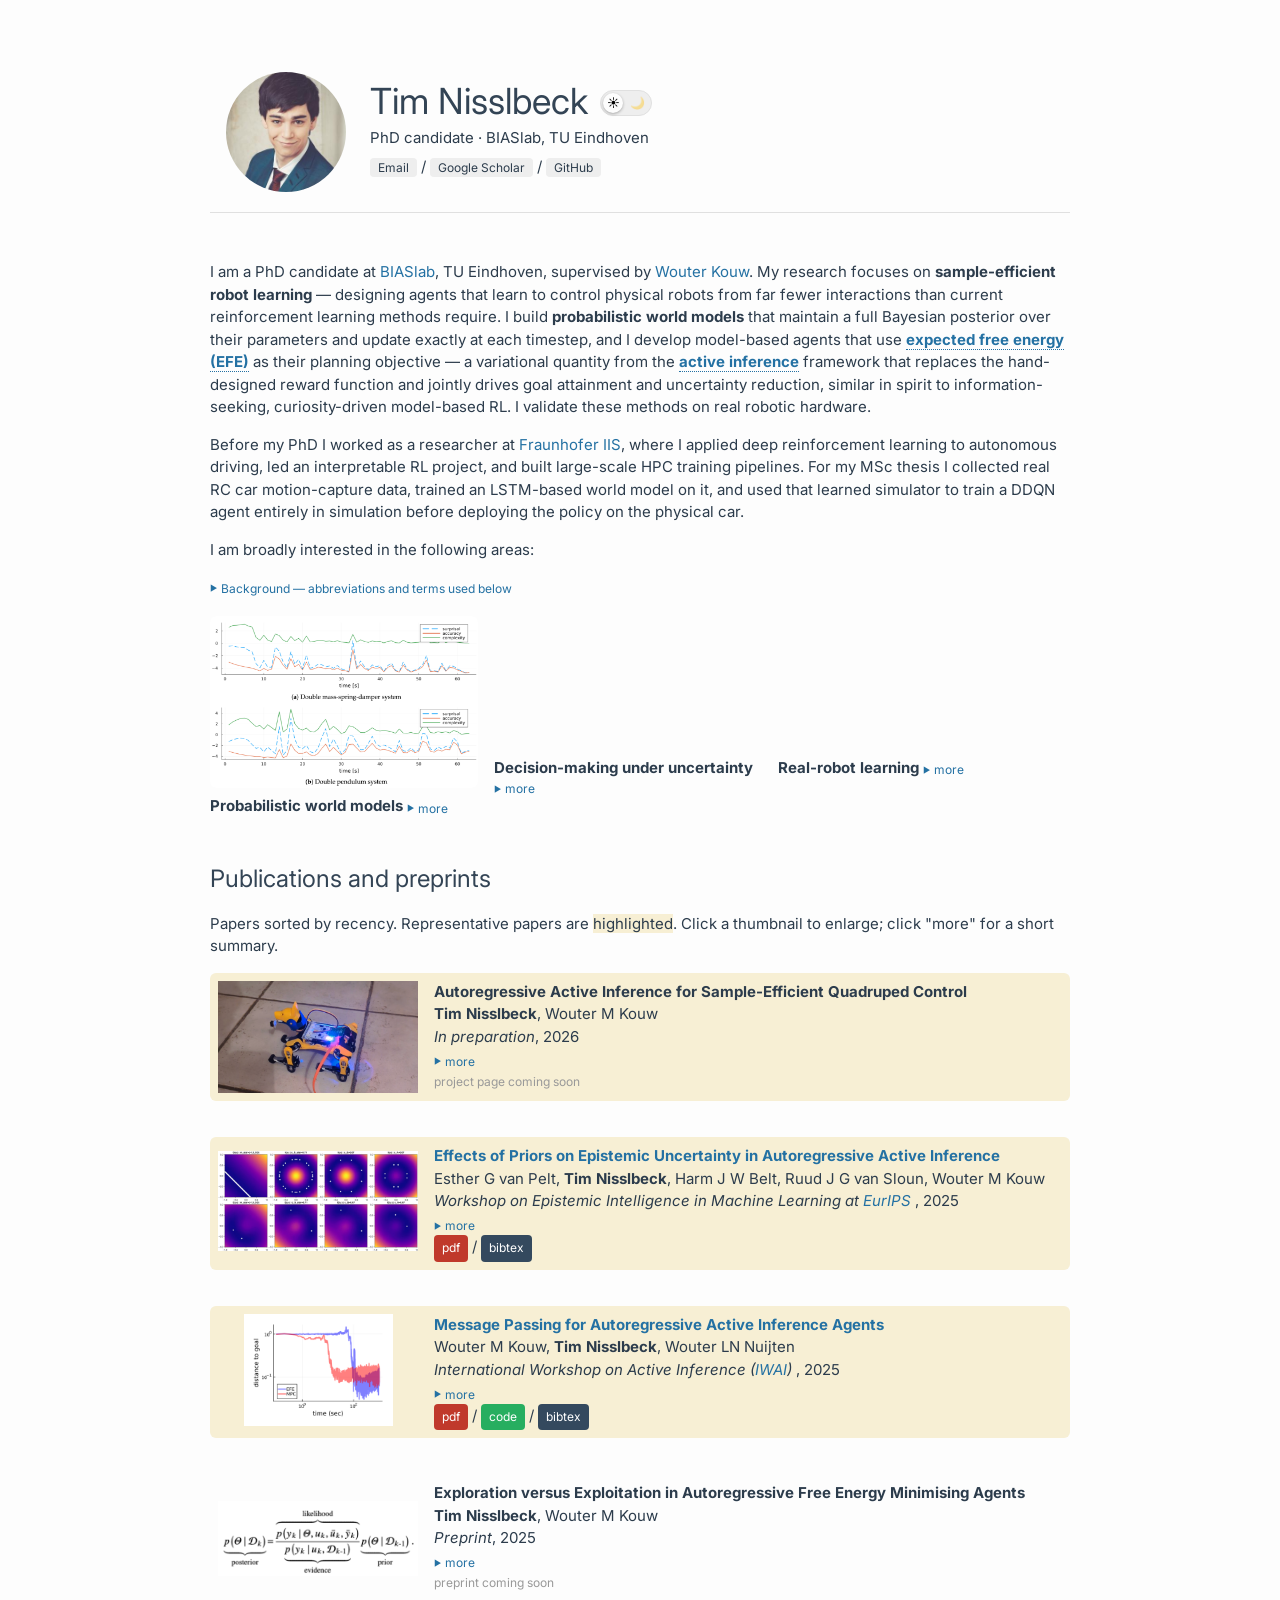
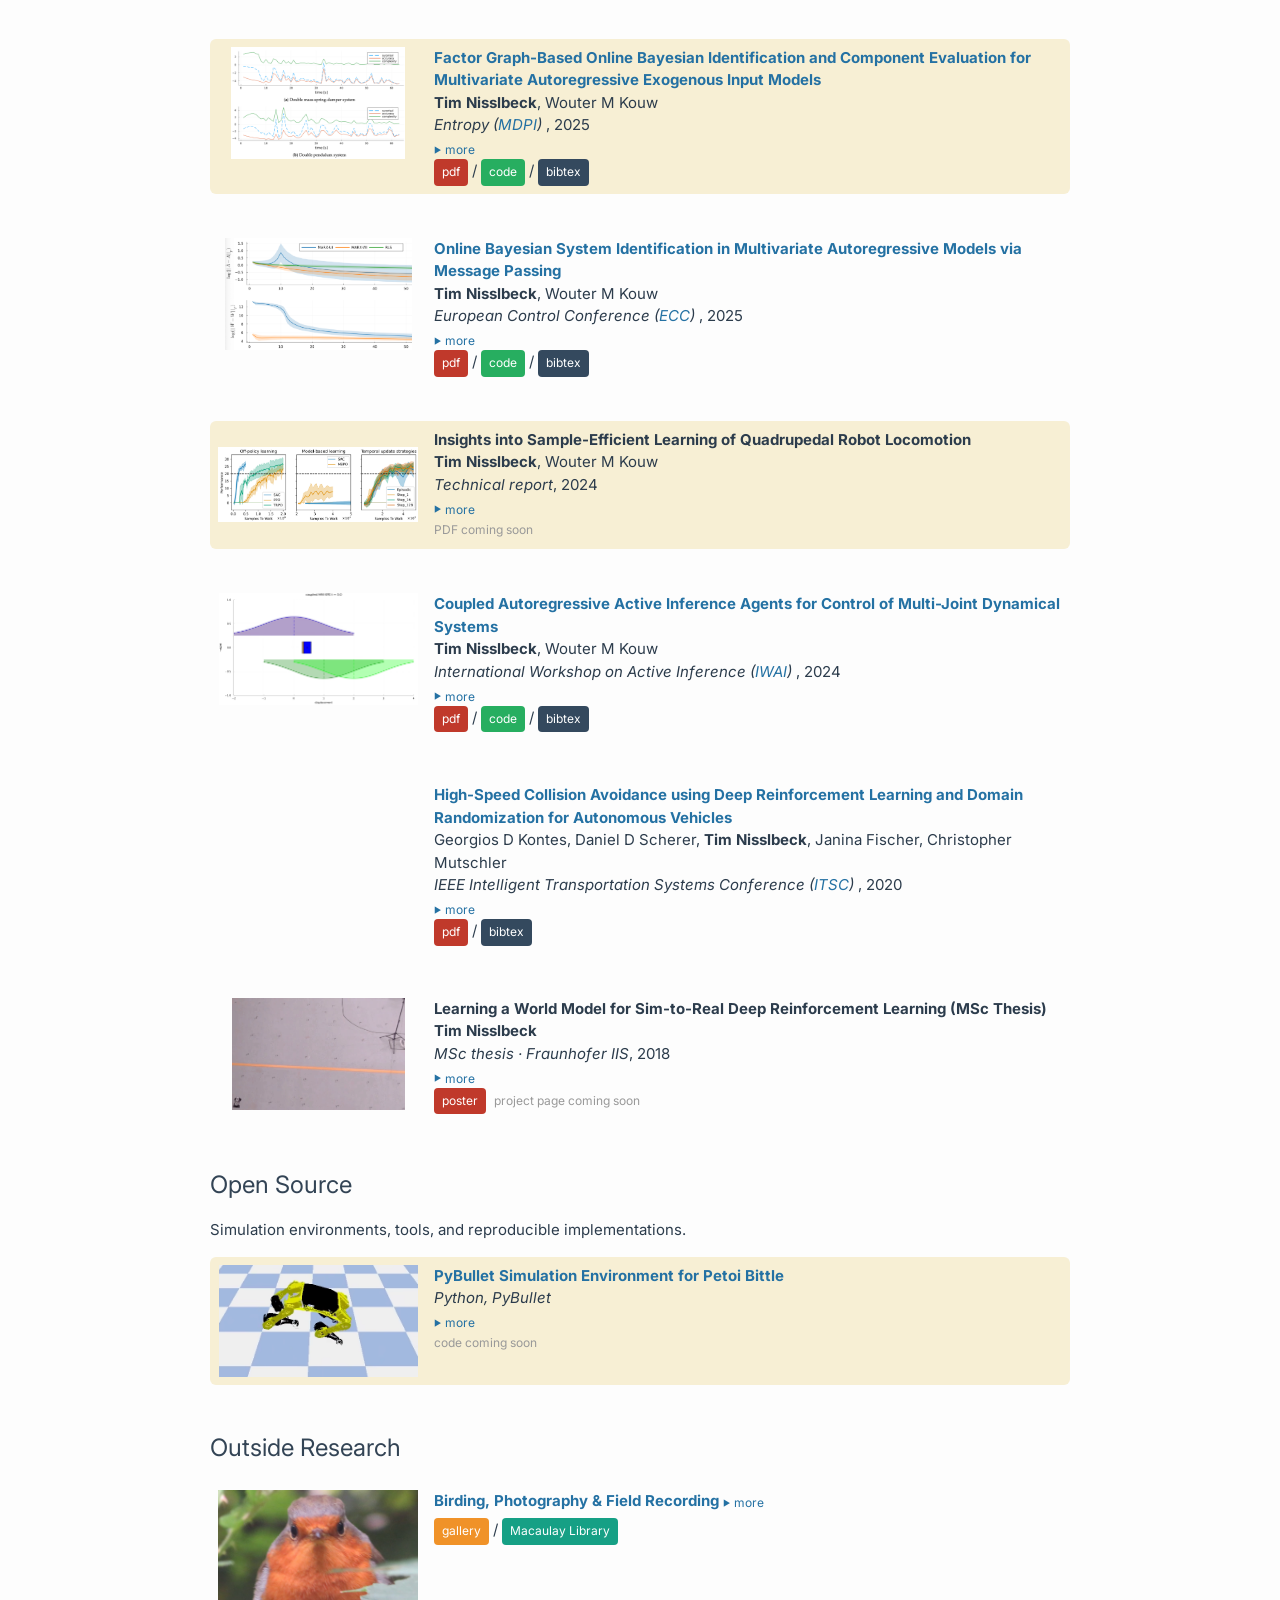
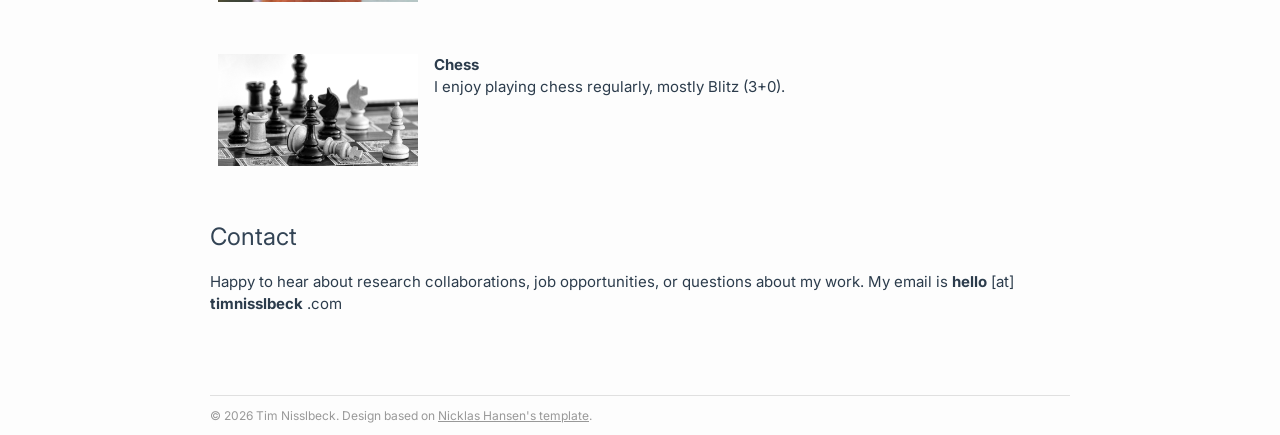
==== commit ca6df1e6: "Add some fixes to index.html, files/birding.html" ====
--- a/index.html
+++ b/index.html
@@ -4,24 +4,28 @@
 <meta charset="UTF-8">
 <meta name="viewport" content="width=device-width, initial-scale=1.0">
 <meta name="author" content="Tim Nisslbeck">
-<meta property="og:title" content="Tim Nisslbeck">
-<meta property="og:description" content="PhD candidate · Sample-Efficient Robot Learning · Probabilistic World Models · Active Inference">
-<meta property="og:image" content="https://www.timnisslbeck.com/files/me.jpg">
-<meta property="og:url" content="https://www.timnisslbeck.com/">
+<meta name="description" content="Tim Nisslbeck is a PhD candidate at BIASlab, TU Eindhoven, working on sample-efficient robot learning with probabilistic world models and active inference, validated on real robotic hardware.">
+<link rel="canonical" href="https://timnisslbeck.com/">
+<meta property="og:type" content="website">
+<meta property="og:site_name" content="Tim Nisslbeck">
+<meta property="og:title" content="Tim Nisslbeck — Sample-Efficient Robot Learning">
+<meta property="og:description" content="PhD candidate at BIASlab, TU Eindhoven · Sample-Efficient Robot Learning · Probabilistic World Models · Active Inference">
+<meta property="og:image" content="https://timnisslbeck.com/files/me.jpg">
+<meta property="og:url" content="https://timnisslbeck.com/">
 <meta name="twitter:card" content="summary_large_image">
-<meta name="twitter:title" content="Tim Nisslbeck">
-<meta name="twitter:description" content="PhD candidate · Sample-Efficient Robot Learning · Probabilistic World Models · Active Inference">
-<meta name="twitter:image" content="https://www.timnisslbeck.com/files/me.jpg">
-<title>Tim Nisslbeck</title>
-
-<link rel="icon" type="image/png" sizes="32x32" href="favicon.png">
-<link rel="apple-touch-icon" sizes="180x180" href="apple-touch-icon.png">
+<meta name="twitter:title" content="Tim Nisslbeck — Sample-Efficient Robot Learning">
+<meta name="twitter:description" content="PhD candidate at BIASlab, TU Eindhoven · Sample-Efficient Robot Learning · Probabilistic World Models · Active Inference">
+<meta name="twitter:image" content="https://timnisslbeck.com/files/me.jpg">
+<title>Tim Nisslbeck — Sample-Efficient Robot Learning</title>
+
+<link rel="icon" type="image/png" sizes="32x32" href="files/favicon.png">
+<link rel="apple-touch-icon" sizes="180x180" href="files/apple-touch-icon.png">
 <link rel="icon" type="image/svg+xml" href="data:image/svg+xml,%3Csvg xmlns='http://www.w3.org/2000/svg' viewBox='0 0 32 32'%3E%3Ccircle cx='16' cy='16' r='15' fill='%2316213e'/%3E%3Crect x='7' y='9' width='18' height='15' rx='3' fill='%23f09228'/%3E%3Ccircle cx='12' cy='15' r='2.5' fill='white'/%3E%3Ccircle cx='20' cy='15' r='2.5' fill='white'/%3E%3Ccircle cx='12' cy='15' r='1' fill='%2316213e'/%3E%3Ccircle cx='20' cy='15' r='1' fill='%2316213e'/%3E%3Crect x='10' y='20' width='3' height='2' rx='.5' fill='%2316213e'/%3E%3Crect x='14.5' y='20' width='3' height='2' rx='.5' fill='%2316213e'/%3E%3Crect x='19' y='20' width='3' height='2' rx='.5' fill='%2316213e'/%3E%3Crect x='15' y='5' width='2' height='5' rx='1' fill='%23f09228'/%3E%3Ccircle cx='16' cy='4.5' r='2' fill='%23f09228'/%3E%3C/svg%3E">
 
 <link rel="preconnect" href="https://fonts.googleapis.com">
 <link rel="preconnect" href="https://fonts.gstatic.com" crossorigin>
 <link rel="stylesheet" href="https://fonts.googleapis.com/css2?family=Inter:wght@400;700&display=swap">
-<link rel="stylesheet" href="style.css?v=2.5">
+<link rel="stylesheet" href="style.css?v=2.6">
 
 <script>
 (function () {
@@ -101,6 +105,29 @@
     a.addEventListener("click", function (e) {
       e.preventDefault();
       openBackground();
+    });
+  });
+
+  /*
+    When an example-publication link inside an interest tile is clicked while
+    the tile is only hover-expanded, pin the tile's description open (add the
+    .open class and flip its toggle) so the page height does not shrink after
+    the cursor leaves. Combined with scroll-margin-top this keeps the jump
+    target correctly positioned below the sticky nav.
+  */
+  document.querySelectorAll('.interest .desc a[href^="#"]').forEach(function (a) {
+    a.addEventListener("click", function () {
+      var desc = a.closest(".desc");
+      if (desc && !desc.classList.contains("open")) {
+        desc.classList.add("open");
+        var tile = desc.closest(".interest");
+        var btn  = tile ? tile.querySelector(".desc-toggle") : null;
+        if (btn) {
+          btn.setAttribute("aria-expanded", "true");
+          var label = btn.querySelector(".desc-toggle-label");
+          if (label && label.textContent === "more") label.textContent = "less";
+        }
+      }
     });
   });
 
